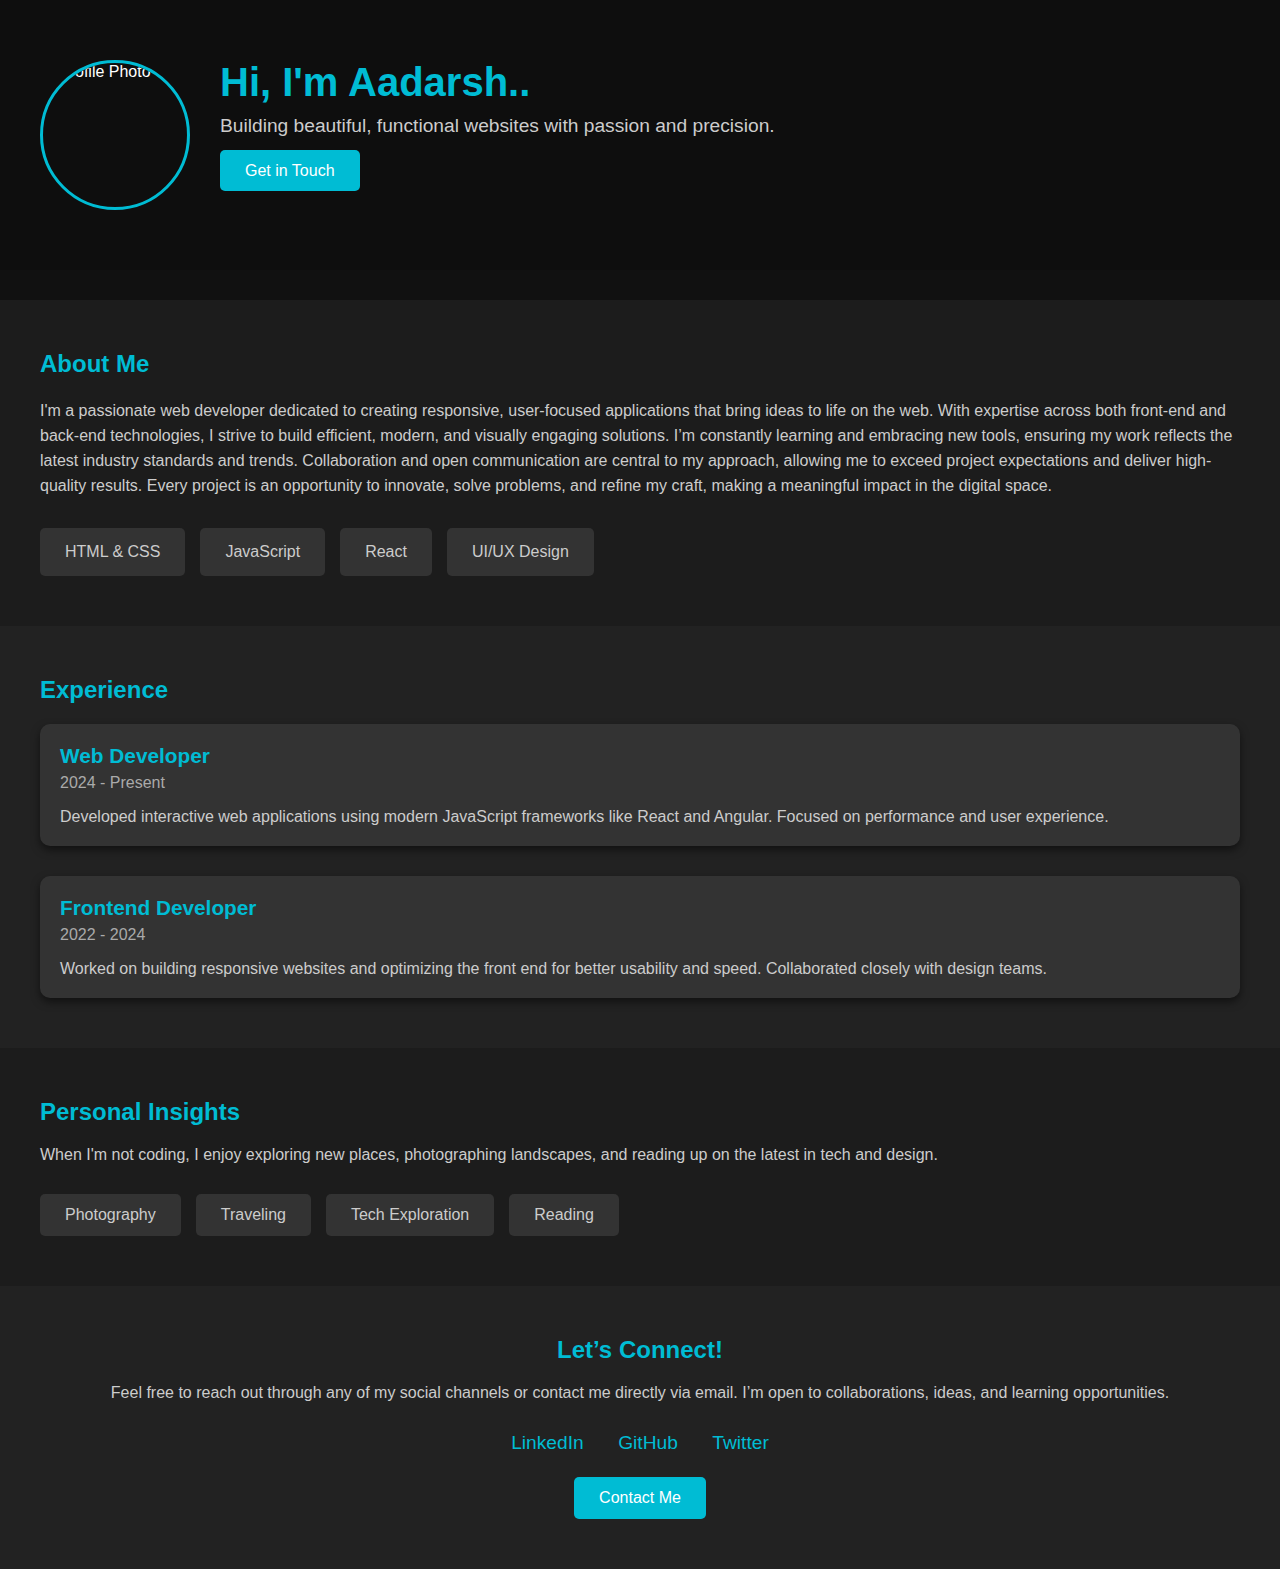
==== About.html @ 12e940e8 "Add files via upload" ====
<!DOCTYPE html>
<html lang="en">

<head>
    <meta charset="UTF-8">
    <meta name="viewport" content="width=device-width, initial-scale=1.0">
    <title>About Me</title>
    <!-- <link rel="stylesheet" href="style.css"> -->
    <style>
        /* General Styling */
        * {
            box-sizing: border-box;
            margin: 0;
            padding: 0;
            font-family: 'Arial', sans-serif;
        }

        body {
            background-color: #111;
            color: #ddd;
            scroll-behavior: smooth;
        }

        /* Hero Section */
        #about-hero {
            background: #0e0e0e;
            color: #fff;
            padding: 60px 20px;
        }

        .container {
            max-width: 1200px;
            margin: auto;
        }

        .hero-content {
            display: flex;
            gap: 30px;
        }

        .profile-img {
            width: 150px;
            height: 150px;
            border-radius: 50%;
            border: 3px solid #00bcd4;
        }

        .hero-text {
            max-width: 600px;
        }

        .hero-text h1 {
            font-size: 2.5em;
            color: #00bcd4;
        }

        .hero-text p {
            font-size: 1.2em;
            color: #ccc;
            margin-bottom: 25px;
            margin-top: 10px;
        }

        .cta-button {
            padding: 12px 25px;
            background-color: #00bcd4;
            color: #fff;
            border-radius: 5px;
            text-decoration: none;
            transition: background 0.3s;
        }

        .cta-button:hover {
            background-color: #0097a7;
        }

        /* Section: About Me and Skills */
        #about-skills {
            background-color: #1c1c1c;
            padding: 50px 20px;
            margin-top: 30px;
        }

        #about-skills h2 {
            color: #00bcd4;
            margin-bottom: 20px;
        }

        #about-skills p {
            line-height: 25px;
            color: #ccc;
            margin-bottom: 30px;
        }

        .skills {
            display: flex;
            gap: 15px;
            flex-wrap: wrap;
        }

        .skill-item {
            background-color: #333;
            color: #ccc;
            padding: 15px 25px;
            border-radius: 5px;
            transition: background 0.3s;
        }

        .skill-item:hover {
            background-color: #00bcd4;
            color: #fff;
        }

        /* Section: Experience Timeline */
        #experience {
            background-color: #222;
            padding: 50px 20px;
        }

        #experience h2 {
            color: #00bcd4;
            margin-bottom: 20px;
        }

        .timeline {
            display: flex;
            flex-direction: column;
            gap: 30px;
        }

        .timeline-item {
            background-color: #333;
            padding: 20px;
            border-radius: 10px;
            box-shadow: 0 4px 8px rgba(0, 0, 0, 0.5);
        }

        .timeline-item h3 {
            color: #00bcd4;
            font-size: 1.3em;

        }

        .timeline-item span {
            color: #aaa;
            font-size: 1em;
            margin-bottom: 10px;
            line-height: 30px;
        }

        .timeline-item p {
            color: #ccc;
            font-size: 1em;
            margin-top: 10px;
        }

        /* Section: Personal Insights */
        #personal-insights {
            background-color: #1c1c1c;
            padding: 50px 20px;
        }

        #personal-insights h2 {
            color: #00bcd4;
            margin-bottom: 20px;
        }

        #personal-insights p {
            color: #ccc;
            margin-bottom: 30px;
        }

        .hobbies {
            display: flex;
            flex-wrap: wrap;
            gap: 15px;
        }

        .hobby-item {
            background-color: #333;
            color: #ccc;
            padding: 12px 25px;
            border-radius: 5px;
            transition: background 0.3s;
        }

        .hobby-item:hover {
            background-color: #00bcd4;
            color: #fff;
        }

        /* Section: Social Links and Contact */
        #social-contact {
            background-color: #222;
            padding: 50px 20px;
            text-align: center;
        }

        #social-contact h2 {
            color: #00bcd4;
            margin-bottom: 20px;
        }

        #social-contact p {
            color: #ccc;
            margin-bottom: 30px;
        }

        .social-links a {
            color: #00bcd4;
            margin: 0 15px;
            font-size: 1.2em;
            text-decoration: none;
            transition: color 0.3s;
        }

        .social-links a:hover {
            color: #0097a7;
        }

        .contact-button {
            display: inline-block;
            padding: 12px 25px;
            background-color: #00bcd4;
            color: #fff;
            border-radius: 5px;
            text-decoration: none;
            transition: background 0.3s;
            margin-top: 23px;
        }

        .contact-button:hover {
            background-color: #0097a7;
        }
    </style>
</head>

<body>
    <!-- Hero Section with Intro -->
    <section id="about-hero">
        <div class="container">
            <div class="hero-content">
                <img src="../Img/favicon-logo-circle.png" alt="Profile Photo" class="profile-img">
                <div class="hero-text">
                    <h1>Hi, I'm Aadarsh..</h1>
                    <p>Building beautiful, functional websites with passion and precision.</p>
                    <a href="#contact" class="cta-button">Get in Touch</a>
                </div>
            </div>
        </div>
    </section>

    <!-- Section: About Me and Skills -->
    <section id="about-skills">
        <div class="container">
            <h2>About Me</h2>
            <p>I'm a passionate web developer dedicated to creating responsive, user-focused applications that bring ideas
                to life on the web. With expertise across both front-end and back-end technologies, I strive to build
                efficient, modern, and visually engaging solutions. I’m constantly learning and embracing new tools, ensuring
                my work reflects the latest industry standards and trends. Collaboration and open communication are central to
                my approach, allowing me to exceed project expectations and deliver high-quality results. Every project is an
                opportunity to innovate, solve problems, and refine my craft, making a meaningful impact in the digital space.</p>
            <div class="skills">
                <div class="skill-item">HTML & CSS</div>
                <div class="skill-item">JavaScript</div>
                <div class="skill-item">React</div>
                <div class="skill-item">UI/UX Design</div>
            </div>
        </div>
    </section>

    <!-- Section: Experience Timeline -->
    <section id="experience">
        <div class="container">
            <h2>Experience</h2>
            <div class="timeline">
                <div class="timeline-item">
                    <h3>Web Developer</h3>
                    <span>2024 - Present</span>
                    <p>Developed interactive web applications using modern JavaScript frameworks like React and Angular.
                        Focused on performance and user experience.</p>
                </div>
                <div class="timeline-item">
                    <h3>Frontend Developer</h3>
                    <span>2022 - 2024</span>
                    <p>Worked on building responsive websites and optimizing the front end for better usability and
                        speed. Collaborated closely with design teams.</p>
                </div>
            </div>
        </div>
    </section>

    <!-- Section: Personal Insights -->
    <section id="personal-insights">
        <div class="container">
            <h2>Personal Insights</h2>
            <p>When I'm not coding, I enjoy exploring new places, photographing landscapes, and reading up on the latest
                in tech and design.</p>
            <div class="hobbies">
                <div class="hobby-item">Photography</div>
                <div class="hobby-item">Traveling</div>
                <div class="hobby-item">Tech Exploration</div>
                <div class="hobby-item">Reading</div>
            </div>
        </div>
    </section>

    <!-- Section: Social Links and Contact -->
    <section id="social-contact">
        <div class="container">
            <h2>Let’s Connect!</h2>
            <p>Feel free to reach out through any of my social channels or contact me directly via email. I’m open to
                collaborations, ideas, and learning opportunities.</p>
            <div class="social-links">
                <a href="#">LinkedIn</a>
                <a href="#">GitHub</a>
                <a href="#">Twitter</a>
            </div>
            <a href="./Contact.html" class="contact-button">Contact Me</a>
        </div>
    </section>
</body>

</html>
---- style.css ----
@import url('https://fonts.googleapis.com/css2?family=Ubuntu:ital,wght@0,300;0,400;0,500;0,700;1,300;1,400;1,500;1,700&display=swap');
@import url('https://fonts.googleapis.com/css2?family=Roboto&display=swap');

* {
    margin: 0;
    padding: 0;
}

body {
    background-color: #101010;
    box-sizing: border-box;
    overflow-x: hidden;
}

.Navbar {
    /* background-color: darkslategray; */
    transition: box-shadow 0.3s ease; /* Smooth transition */
    position: fixed;
    height: 75px;
    width: 100%;
    display: flex;
    align-items: center;
    background-color: #191919;
    justify-content: space-between;
    padding-top: 5px;
    z-index: 99;
}
.scrolled {
    box-shadow: 0px 4px 4px -4px cyan;
}
.png {
    background-blend-mode: lighten;
    width: 410px;
    padding-right: 20px;
    padding-top: -10px;
    filter: drop-shadow(10px 10px 20px);
}

.logo {
    width: 55px;
    margin-left: 60px;
}

.left-nav {
    display: flex;
}

.left-nav ul {
    display: flex;
    align-items: center;
    justify-content: center;
    margin-right: 20px;
}

nav ul li a {
    font-size: 18px;
    text-decoration: none;
    color: white;
    font-family: 'Roboto', sans-serif;
    font-weight: 600;
    position: relative;
    padding-bottom: 3px;
    transition: all .4s ease;
    overflow: hidden;
}

nav ul li {
    list-style: none;
    margin-right: 40px;
    display: flex;
}

.list a::after {
    position: absolute;
    content: "";
    height: 3px;
    width: 0%;
    background-color: aqua;
    left: -10px;
    bottom: 0px;
    border-radius: 50px;
    transition: all .4s ease;
    overflow: hidden;

}

.list a:hover {
    color: aqua;
}

.list a:hover::after {
    width: 100%;
    left: 0;
}

.Home {
    padding-top: 50px;
    width: 100%;
    display: flex;
    background-color: #191919;
    min-height: 100vh;
    justify-content:space-around;
    align-items: center;
}

.png-con {
    width: fit-content;
   padding-right: 20px;
}

.My-con {
    font-family: "Ubuntu", sans-serif;
    font-weight: 500;
    font-style: normal;
    font-size: 17px;
}

.content{
    padding-left: 20px;
    width: 50%;
}
.content h2,
h1,
h3,
p {
    color: white;
    font-family: 'Roboto', sans-serif;

}

.content h1 {
    font-size: 40px;
}

.content h2 {
    line-height: 40px;
}

.content h3 {
    line-height: 30px;
    margin-top: 10px;
}

.content #web {
    line-height: 50px;
}

#name {
    color: aqua;
}

#Web-dev {
    color: chartreuse;
}

#prof {
    color: rgb(249, 160, 52);
}

.content p {
    padding-right: 10rem;
    font-size: 15px;
    margin-top: 10px;
    line-height: 20px;
}

.btn {
    font-family: 'Roboto', sans-serif;
    margin-top: 25px;
    border: none;
    background-color: rgb(20, 247, 247);
    padding: 15px 20px;
    border-radius: 50px;
    color: black;
    font-size: 18px;
    box-shadow: 0 6px 6px rgba(0, 251, 255, 0.2);
    /* position: relative; */
    /* z-index: 10; */
    /* overflow: hidden; */
    /* transition: all ease-in-out .3s; */

}

.btn:hover::after {
    transition: all ease-in-out .3s;
    width: 100%;
    left: 0;
}

.btn2 {
    font-family: 'Roboto', sans-serif;
    margin-top: 25px;
    border: 1.5px solid white;
    background-color: transparent;
    padding: 13px 20px;
    border-radius: 50px;
    color: white;
    font-size: 18px;
    box-shadow: 0 6px 6px rgba(0, 251, 255, 0.2);
    position: relative;
    z-index: 10;
    overflow: hidden;
    transition: all ease-in-out .2s;
    margin-left: 8px;
}

.btn2::after {
    content: "";
    position: absolute;
    left: -103px;
    bottom: 0;
    background-color: rgba(20, 247, 247);
    height: 100%;
    width: 0%;
    border-radius: 50px;
    z-index: -1;
    transition: all ease-in-out .2s;

}
.btn2:hover{
    border: none;
    transition: all ease-in-out .2s;
    padding: 15px 20px;
    color: black;
}
.btn2:hover::after {
    
    transition: all ease-in-out .2s;
    width: 100%;
    left: 0;
}

.social-media {
    margin-top: 15px;

}

.social-media .Svg {
    margin-left: 10px;
}

.Main-container {
    width: 100%;
}

.about-cont {
    padding: 0 50px;
    margin-top: 100px;
    display: flex;
    justify-content: space-between;
    gap: 20px;
}
.left,.right{
    width: 50%;
}
.left{

    display: flex;
    align-items: center;
    justify-content: center;
}
.left img{
    right: 0;
    width: 380px;
    height: 375px;
    border-radius: 50%;
}
.right{
    padding: 20px 30px;
}
.right h1{
    font-size: 46px;  
    margin-bottom: 8px;
}
.right span{
    color: cyan;
    font-family: "Ubuntu", sans-serif;
    font-weight: 450;
}
.right p{
    width: 92%;
    text-align: justify;
    margin-top: 20px;

}
.about-btn{
    margin-top: 25px;
    font-family: 'Roboto', sans-serif;
    background-color: cyan;
    border: none;
    padding: 11px 20px;
    border-radius: 20px;
    color: black;
    font-size: 15px;
    transition: all .2s ease-in-out;
    
}
.about-btn:hover{
    cursor: pointer; 
    box-shadow: 0 7px 7px rgba(0, 217, 255, 0.3);
    transition: all .2s ease;
    color: white;
}
.Services-cont{
    width: 100%;
    margin-top: 100px;  
    
}
.Services-cont h1{
    width: 100%;
    text-align: center;
    font-size: 42px;
    
}
.Services{
    position: relative;
    display: flex;
    top: 60px;
    justify-content: center;
    align-items: center;
    gap: 20px;
    width: 100%;
    
}

.Service-box{
    /* position: absolute; */
    display: flex;
    flex-direction: column;
    background-color: #191919;
    width: 290px;
    /* height: 300px; */
    border: none;
    border-radius: 10px;
    align-items: center;
    padding-bottom: 25px;
    transition: all .3s ease-out;
    transform-origin: center;

}
.Service-box:hover{
    /* transform: translateY(-15px); */
    transition: all .3s ease-out;
    box-shadow: 0 -8px 15px rgba(0, 255, 255, 0.6), 0 8px 15px rgba(0, 255, 255, 0.6);
    transform: scale(1.1);
}
.Service-box h3{
    color: white;
    margin-top: 15px;
}
.Service-box i{
    margin-top: 37px;
}
.Service-box p{
    
    margin-top: 17px;
    font-size: 14px;
    text-align:center;
    padding: 0 34px;
}
.services-btn{
    margin-top: 20px;
    padding: 8px 15px;
    border: none;
    border-radius: 20px;
    font-size: 13px;
    background-color: cyan;
}
.services-btn:hover{
    cursor: pointer;
    color: white;
    transition: all .2s ease;
}
.skills-cont{
    width: 100%;
    margin-top: 150px;
    background-color: #191919;

}
.skills-cont h1{
    text-align: center;
    font-size: 42px;
    padding-top: 50px;
    letter-spacing: 1.5px;
}
.skills{
    margin-top: 50px;
    width: 100%;
    height: 450px;
    display: flex;
}
.my-skills{
    width: 53%;
    padding-left: 30px;
}
.about-skill{
    width: 47%;
    /* border-right: 2px solid cyan; */
    display: flex;
    flex-direction: column;
    padding-left: 40px;
    row-gap: 30px;
    height: 380px;
}
.technical-skills,.professional-skills h2{
    color: cyan;
    font-family: "Roboto", sans-serif;
}
.technical-skills p,.professional-skills p{
    padding-right:25px;
    text-align: justify;
    margin-top: 25px;
    
}
.skill{
    height: fit-content;
    
}
.my-skills> *:not(:first-child){
    margin-top: 13px;
}
.skill-name{
    color: white;
    font-family: "Roboto", sans-serif;
    margin-left: 5px;
    font-weight: 600;
}
.skill-percentage{
    margin-top: 5px;
    font-family: "Roboto", sans-serif;
    display: flex;
    border: 2px solid cyan;
    border-radius: 50%;
    height: 22px;
    width: 22px;
    align-items: center;
    justify-content: center;
    font-size: 10px;
    color: white;
    padding: 6px;
}
.progress-bar{
    position: relative;
    background-color:#0b0b0b;
    border-top-right-radius: 5px;
    border-bottom-right-radius: 5px;
    border: none;
    width: 86%;
    height: 5px;
    transform: translateY(-20px);
    margin-left: 36px;
}
.progress-bar::after{
    content: "";
    position: absolute;
    width: 90%;
    height: 5px;
    top: 0;
    left: 0;
    background-color: cyan;
}
#css::after{
    width: 84%;
}

#javascript::after{
    width: 82%;
}

#jquery::after{
    width: 78%;
}

#php::after{
    width: 81%;
}

#web-design::after{
    width: 86%;
}

#seo::after{
    width: 83%;
}
.contact-cont{
    width: 100%;
    margin-top: 30px;
    
}
.contact-cont h1{
    font-size: 42px;
    text-align: center;

}
.contact{
    margin-top: 50px;
    width: 100%;
    
}
form{
    gap: 8px;
    display: flex;
    flex-direction: column;
    width: 50%;
    margin: auto;
}
form span{
    width: 100%;
    display: flex;
    column-gap: 7px;
}
form input{
    width: 50%;
    padding: 12px 10px ;
    border-radius: 5px;
    border:1.5px solid cyan;
    background-color: transparent;
    color: white;
}
form input:focus,textarea:focus{
    outline: none;
}
textarea{
    background-color: transparent;
    padding: 10px;
    border: 1.5px solid cyan;
    border-radius: 5px;
    color: white;
}
.form-submit-btn{
    margin-top: 5px;
    background-color: cyan;
    color: black;
    padding: 11px 12px;
    border: none;
    border-radius: 5px;
    font-size: 17px;
    font-family: "Roboto",sans-serif;
}
.form-submit-btn:hover{
    cursor: pointer;
    background-color: rgba(44, 255, 255, 0.934);
    color: white;
    transition: all .3s ease;
}
.testimonial-section {
    margin-top: 50px;
    padding: 60px 0;
    text-align: center;
    width: 100%;
}

.testimonial-section h1 {
    font-size: 42px;
    margin-bottom: 40px;
    color: white;
}

.testimonial-container {
    display: flex;
    justify-content: space-around;
    gap: 30px;
    flex-wrap: wrap;
    padding: 20px;
    box-sizing: border-box;
}

.testimonial-card {
    background-color: #191919;
    border-radius: 12px;
    padding: 30px;
    width: 320px;
    transition: transform 0.4s ease-in-out, box-shadow 0.3s ease-in-out;
    box-shadow: 0px 8px 24px rgba(0, 0, 0, 0.2);
    color: #ddd;
    position: relative;
    overflow: hidden;
}

.testimonial-card:hover {
    transform: translateY(-15px);
    box-shadow: 0 -8px 15px rgba(0, 255, 255, 0.6), 0 8px 15px rgba(0, 255, 255, 0.6);
    
}

.user-info {
    display: flex;
    align-items: center;
    margin-bottom: 20px;
    position: relative;
}

.user-info .user-icon {
    width: 80px;
    transition: transform 0.3s ease;
}

.user-info .user-icon:hover {
    transform: scale(1.1);
}

.user-details h4 {
    font-size: 1.2rem;
    color: cyan;
    font-family: "Roboto",sans-serif;
    margin: 0;
    font-weight: 600;
}

.rating {
    display: flex;
    align-items: center;
    color: #ffd700;
    font-size: 1.2rem;
}

.rating-number {
    margin-top: 5px;
    font-size: 1rem;
    color: #fff;
    margin-left: 10px;
    font-weight: bold;
}

.testimonial-card p {
    font-size: 1rem;
    line-height: 1.5;
    color: #ddd;
    font-style: italic;
}

.see-more-btn {
    margin-top: 40px;
    padding: 15px 45px;
    font-size: 1.1rem;
    color: #333;
    background-color: cyan;
    border: none;
    border-radius: 30px;
    cursor: pointer;
    transition: background-color 0.3s ease, transform 0.3s ease;
}

.see-more-btn:hover {
    background-color:rgba(44, 255, 255, 0.934);
    color: #fff;
    transform: translateY(-3px);
    transition: all .1s ease-in-out;
}
footer {
    background-color:#1d1d1d;
    color: white;
    font-family: 'Poppins', sans-serif;
    padding: 40px 20px;
    border-top: 4px solid cyan;
    margin-top: 60px;
}

.footer-container {
    display: flex;
    justify-content: space-between;
    flex-wrap: wrap;
    gap: 20px;
}

.footer-left {
    flex: 1;
    max-width: 300px;
    margin-left: 20px;
}

.footer-left h3 {
    color: cyan;
    font-size: 28px;
    margin-bottom: 15px;
}

.footer-left p {
    font-size: 16px;
    line-height: 1.6;
}

.footer-social-links {
    margin-top: 25px;
    display: flex;
}

.social-icon {
    font-size: 20px;
    display: flex;
    justify-content: center;
    align-items: center;
    width: 20px;
    height: 20px;
    color: cyan;
    text-decoration: none;
    margin-right: 15px;
    border: 2px solid cyan;
    padding: 8px;
    border-radius: 50%;
    transition: color 0.3s ease, border-color 0.3s ease;
}
.social-icon:hover #github{
    font-size: 28px;
    
}
.social-icon:hover #messenger{
    font-size: 27px;
    
}
.social-icon:hover {
    color: #111;
    background-color: cyan;
    transition: color 0.3s ease, border-color 0.3s ease;
}

.footer-middle,
.footer-right {
    flex: 1;
    max-width: 300px;
}

.footer-middle h4,
.footer-right h4 {
    color: cyan;
    font-size: 20px;
    margin-bottom: 10px;
}
.footer-right p{
    margin-top: 10px;
}
.footer-right p a{
    color: white;
    text-decoration: none;
}
.footer-middle ul {
    margin-top: 20px;
    list-style: none;
    padding: 0;
}

ul li {
    margin: 8px 0;
}

ul li a {
    color: white;
    text-decoration: none;
    font-size: 16px;
    transition: color 0.3s ease;
}

ul li a:hover {
    color: cyan;
}

.footer-bottom {
    text-align: center;
    margin-top: 30px;
    font-size: 14px;
    color: grey;
}

.footer-bottom p {
    margin:0;
}

@media (max-width: 480px) {
    .footer-container {
        flex-direction: column;
        align-items: center;
    }

    .footer-left,
    .footer-middle,
    .footer-right {
        max-width: 100%;
        text-align: center;
    }

    .footer-social-links {
        margin-top: 20px;
    }
}
@media (max-width: 768px) {
    .footer-container {
        flex-direction: column;
        align-items: center;
    }

    .footer-left,
    .footer-middle,
    .footer-right {
        max-width: 100%;
        text-align: center;
    }

    .footer-social-links {
        margin-top: 20px;
    }
}
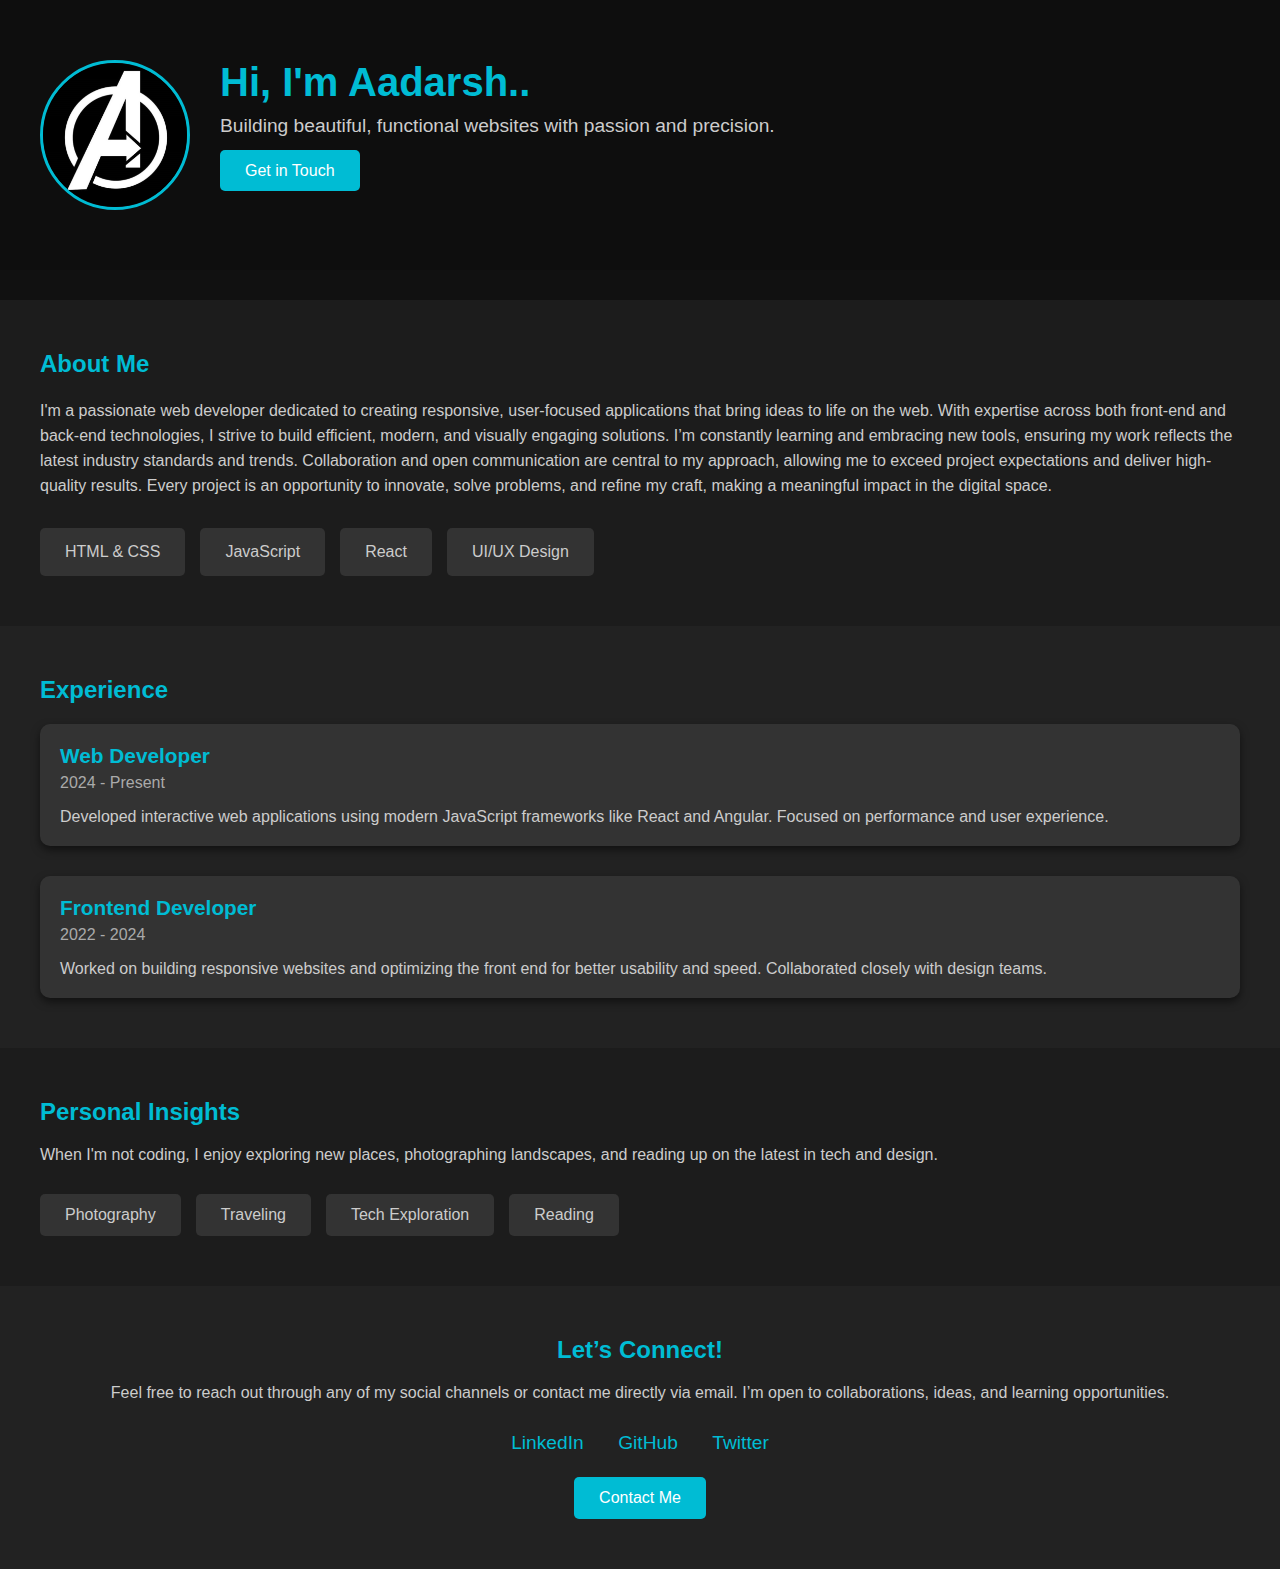
==== commit 4fa0050c: "Update About.html" ====
--- a/About.html
+++ b/About.html
@@ -240,7 +240,7 @@
     <section id="about-hero">
         <div class="container">
             <div class="hero-content">
-                <img src="../Img/favicon-logo-circle.png" alt="Profile Photo" class="profile-img">
+                <img src="favicon-logo-circle.png" alt="Profile Photo" class="profile-img">
                 <div class="hero-text">
                     <h1>Hi, I'm Aadarsh..</h1>
                     <p>Building beautiful, functional websites with passion and precision.</p>
@@ -321,4 +321,4 @@
     </section>
 </body>
 
-</html>+</html>
